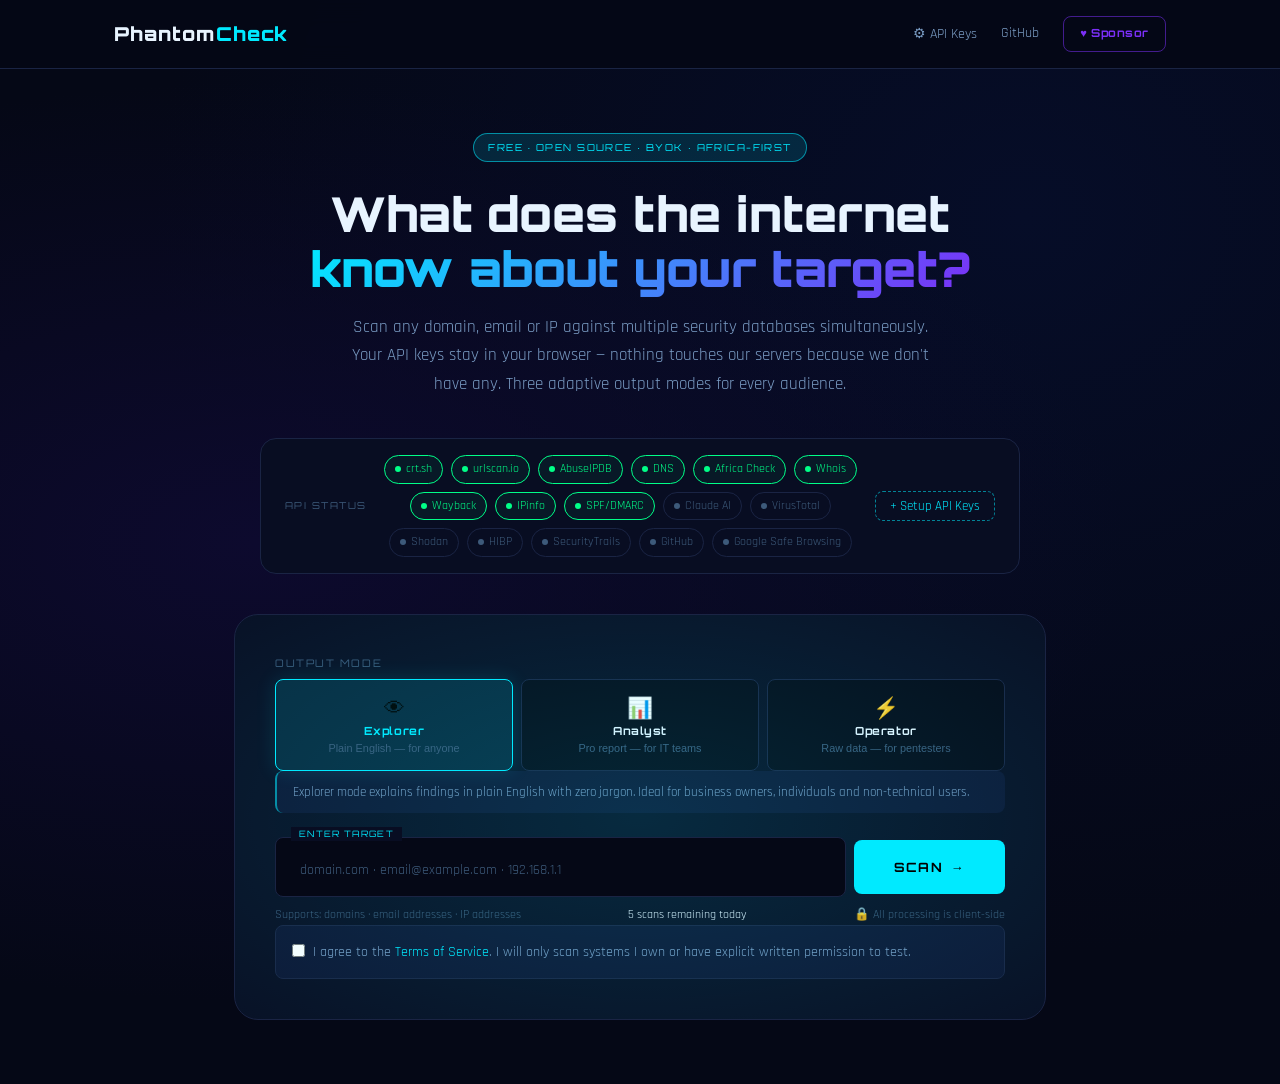
==== Phantom stack/app.html @ d64378f0 "Update app.html" ====
<!DOCTYPE html>
<html lang="en">
<head>
  <meta charset="UTF-8">
  <meta name="viewport" content="width=device-width, initial-scale=1.0">
  <title>PhantomCheck — OSINT Reconnaissance</title>
  <meta name="description" content="Free open-source AI-powered OSINT tool. BYOK. Three adaptive output modes. Africa-first scanning.">
  <!-- OG Meta Tags -->
<meta property="og:title" content="PhantomCheck — AI-Powered OSINT Tool" />
<meta property="og:description" content="Scan any domain, email, IP or company against multiple security APIs. Three modes: Explorer, Analyst, Operator." />
<meta property="og:image" content="https://phantomstack.pages.dev/assets/og-image.png" />
<meta property="og:url" content="https://phantomstack.pages.dev/app.html" />
<meta property="og:type" content="website" />

<!-- Twitter Card -->
<meta name="twitter:card" content="summary_large_image" />
<meta name="twitter:title" content="PhantomCheck — AI-Powered OSINT Tool" />
<meta name="twitter:description" content="Scan any domain, email, IP or company against multiple security APIs. Three modes: Explorer, Analyst, Operator." />
<meta name="twitter:image" content="https://phantomstack.pages.dev/assets/og-image.png" />
  <link rel="stylesheet" href="assets/css/global.css">
  <link rel="stylesheet" href="assets/css/app.css">
</head>

<body>

  <!-- ========== NAVIGATION ========== -->
  <nav class="nav">
    <div class="nav-inner">
      <a href="/app" class="nav-logo">
        Phantom<span>Check</span>
      </a>
      <div class="nav-links">
        <button class="nav-link" id="settingsBtn">⚙ API Keys</button>
        <a href="https://github.com/futurestackintel/phantomcheck" 
           target="_blank" class="nav-link">GitHub</a>
        <a href="https://github.com/sponsors/futurestackintel" 
           target="_blank" class="btn-sponsor">♥ Sponsor</a>
      </div>
    </div>
  </nav>

  <!-- ========== HERO ========== -->
  <section class="hero">
    <div class="hero-inner">
      <div class="hero-badge">FREE · OPEN SOURCE · BYOK · AFRICA-FIRST</div>
      <h1 class="hero-title">
        What does the internet<br>
        <span class="hero-title-accent">know about your target?</span>
      </h1>
      <p class="hero-subtitle">
        Scan any domain, email or IP against multiple security databases simultaneously. 
        Your API keys stay in your browser — nothing touches our servers because 
        we don't have any. Three adaptive output modes for every audience.
      </p>

      <!-- BYOK Status Bar — shows which APIs are ready -->
      <div class="api-status-bar" id="apiStatusBar">
        <div class="api-status-label">API STATUS</div>
        <div class="api-status-pills" id="apiStatusPills">
          <!-- Rendered by JS on load -->
        </div>
        <button class="api-status-setup" id="apiStatusSetupBtn">
          + Setup API Keys
        </button>
      </div>

    </div>
  </section>

  <!-- ========== MAIN TOOL ========== -->
  <main class="tool-container">

    <!-- Search Card -->
    <div class="search-card">

      <!-- Mode Selector -->
      <div class="mode-selector">
        <div class="mode-label">Output Mode</div>
        <div class="mode-tabs">

          <button class="mode-tab active" data-mode="explorer">
            <span class="mode-icon">👁</span>
            <span class="mode-name">Explorer</span>
            <span class="mode-desc">Plain English — for anyone</span>
          </button>

          <button class="mode-tab" data-mode="analyst">
            <span class="mode-icon">📊</span>
            <span class="mode-name">Analyst</span>
            <span class="mode-desc">Pro report — for IT teams</span>
          </button>

          <button class="mode-tab" data-mode="operator">
            <span class="mode-icon">⚡</span>
            <span class="mode-name">Operator</span>
            <span class="mode-desc">Raw data — for pentesters</span>
          </button>

        </div>

        <!-- Mode description — updates when mode changes -->
        <div class="mode-context" id="modeContext">
          <span class="mode-context-text" id="modeContextText">
            Explorer mode explains findings in plain English with zero jargon. 
            Ideal for business owners, individuals and non-technical users.
          </span>
        </div>
      </div>

      <!-- Search Input -->
      <div class="search-area">
        <div class="search-input-wrapper">
          <div class="search-type-badge" id="inputTypeBadge">ENTER TARGET</div>
          <input
            type="text"
            id="searchInput"
            class="search-input"
            placeholder="domain.com · email@example.com · 192.168.1.1"
            autocomplete="off"
            spellcheck="false"
          >
          <button class="btn-scan" id="scanBtn">
            <span class="scan-btn-text">SCAN</span>
            <span class="scan-btn-icon">→</span>
          </button>
        </div>

        <div class="search-meta">
  <span class="input-hint" id="inputHint">
    Supports: domains · email addresses · IP addresses
  </span>
  <span class="searches-remaining" id="searchesRemaining">5 scans remaining today</span>
  <span class="search-privacy">🔒 All processing is client-side</span>
</div>

      <!-- Terms notice — shown only on first visit -->
      <div class="terms-notice hidden" id="termsNotice">
        <label class="terms-label">
          <input type="checkbox" id="termsCheckbox" class="terms-checkbox">
          <span>
            I agree to the 
            <a href="pages/terms.html" target="_blank">Terms of Service</a>. 
            I will only scan systems I own or have explicit written permission to test.
          </span>
        </label>
      </div>

    </div>

    <!-- ========== LOADING TERMINAL ========== -->
    <div class="terminal-container hidden" id="terminalContainer">
      <div class="terminal-header">
        <div class="terminal-dots">
          <span class="dot dot-red"></span>
          <span class="dot dot-yellow"></span>
          <span class="dot dot-green"></span>
        </div>
        <div class="terminal-title" id="terminal-title">phantomcheck — reconnaissance active</div>
      </div>
      <div class="terminal-body" id="terminalBody">
        <div class="terminal-line">
          <span class="terminal-prompt">phantom@check:~$</span>
          <span class="terminal-cmd" id="terminalCmd"></span>
          <span class="terminal-cursor">▋</span>
        </div>
        <div class="terminal-log" id="terminalLog"></div>
      </div>
    </div>

    <!-- ========== RESULTS AREA ========== -->
    <div class="results-container hidden" id="resultsContainer">

      <!-- Risk Score Header -->
      <div class="risk-header">
        <div class="risk-gauge-wrapper">
          <svg class="risk-gauge" viewBox="0 0 200 120" 
               xmlns="http://www.w3.org/2000/svg">
            <!-- Background arc -->
            <path
              d="M 20 100 A 80 80 0 0 1 180 100"
              fill="none"
              stroke="#1a2444"
              stroke-width="12"
              stroke-linecap="round"
            />
            <!-- Animated progress arc — filled by JS -->
            <path
              id="gaugeArc"
              d="M 20 100 A 80 80 0 0 1 180 100"
              fill="none"
              stroke="#00eaff"
              stroke-width="12"
              stroke-linecap="round"
              stroke-dasharray="251"
              stroke-dashoffset="251"
            />
            <text id="gaugeScore" x="100" y="90" text-anchor="middle"
              font-family="Orbitron" font-size="32" font-weight="900" 
              fill="#e8f4ff">--</text>
            <text x="100" y="108" text-anchor="middle"
              font-family="Rajdhani" font-size="11" fill="#7a9cc4">
              THREAT SCORE
            </text>
          </svg>
        </div>

        <div class="risk-summary">
          <div class="risk-level" id="riskLevel">Scanning...</div>
          <div class="risk-target" id="riskTarget"></div>
          <div class="risk-description" id="riskDescription"></div>
          <div class="result-actions">
            <button class="btn-action" id="exportPdfBtn">📄 Export PDF</button>
            <button class="btn-action" id="copyReportBtn">📋 Copy</button>
            <button class="btn-action" id="shareReportBtn">🔗 Share</button>
            <button class="btn-action" id="freshScanBtn" onclick="forceFreshScan()">🔄 Fresh Scan</button>
          </div>
        </div>
      </div>

      <!-- AI Interpreted Output — rendered by modes.js -->
      <div class="mode-output" id="modeOutput"></div>

      <!-- Raw API Result Cards — rendered by ui.js -->
      <div class="api-results" id="apiResults">
        <h3 class="section-title">Raw Source Data</h3>
      </div>

    </div>

  </main>

  <!-- ========== BYOK SETTINGS PANEL ========== -->
  <div class="settings-overlay hidden" id="settingsOverlay">
    <div class="settings-panel">

      <div class="settings-header">
        <h2 class="settings-title">⚙ API Key Setup</h2>
        <button class="settings-close" id="settingsClose">✕</button>
      </div>

      <p class="settings-subtitle">
        PhantomCheck runs entirely in your browser. Your API keys are stored 
        only in your browser's localStorage — they are never transmitted to 
        any server. Add keys to unlock each data source.
      </p>

      <!-- Claude API Key — most important, shown first -->
      <div class="byok-section">
        <div class="byok-section-title">AI Interpretation Engine</div>

        <div class="byok-field" id="byok-claude">
          <div class="byok-field-header">
            <div class="byok-field-left">
              <div class="byok-indicator" id="indicator-claude"></div>
              <div>
                <div class="byok-name">Claude API (Anthropic)</div>
                <div class="byok-description">
                  Powers all three output modes — Explorer, Analyst, Operator
                </div>
              </div>
            </div>
            <a href="https://console.anthropic.com" target="_blank" 
               class="byok-get-key">Get free key →</a>
          </div>
          <input
            type="password"
            class="byok-input"
            id="key-claude"
            placeholder="sk-ant-..."
            autocomplete="off"
          >
          <div class="byok-test-row">
            <button class="btn-test-key" id="test-claude" onclick="testKey('claude')">
              Test Key
            </button>
            <span class="byok-test-result" id="test-result-claude"></span>
          </div>
          
        </div>
      </div>

      <!-- Free APIs — no key needed -->
      <div class="byok-section">
        <div class="byok-section-title">Free APIs — No Key Required</div>
        <div class="byok-free-list">
          <div class="byok-free-item">
            <div class="byok-indicator active"></div>
            <div>
              <div class="byok-name">crt.sh</div>
              <div class="byok-description">SSL certificate transparency · subdomain enumeration</div>
            </div>
          </div>
          <div class="byok-free-item">
            <div class="byok-indicator active"></div>
            <div>
              <div class="byok-name">urlscan.io</div>
              <div class="byok-description">Website scanning · visual screenshots</div>
            </div>
          </div>
          <div class="byok-free-item">
            <div class="byok-indicator active"></div>
            <div>
              <div class="byok-name">AbuseIPDB</div>
              <div class="byok-description">IP reputation · abuse reports</div>
            </div>
          </div>
          <div class="byok-free-item">
            <div class="byok-indicator active"></div>
            <div>
              <div class="byok-name">DNS Lookup</div>
              <div class="byok-description">Full DNS record enumeration · A, MX, TXT, NS</div>
            </div>
          </div>
          <div class="byok-free-item">
            <div class="byok-indicator active"></div>
            <div>
              <div class="byok-name">Africa Regional Check</div>
              <div class="byok-description">.ng · .za domain exposure · African hosting vulnerabilities</div>
            </div>
          </div>
          <div class="byok-free-item">
            <div class="byok-indicator active"></div>
            <div>
              <div class="byok-name">Whois/RDAP</div>
              <div class="byok-description">Domain registration · registrar · creation and expiry dates</div>
            </div>
          </div>
          <div class="byok-free-item">
            <div class="byok-indicator active"></div>
            <div>
              <div class="byok-name">Wayback Machine</div>
              <div class="byok-description">Historical snapshots · deleted pages · domain age context</div>
            </div>
          </div>
          <div class="byok-free-item">
            <div class="byok-indicator active"></div>
            <div>
              <div class="byok-name">IPinfo</div>
              <div class="byok-description">Geolocation · ISP · VPN detection · Tor exit node check</div>
            </div>
          </div>
          <div class="byok-free-item">
            <div class="byok-indicator active"></div>
            <div>
              <div class="byok-name">SPF / DKIM / DMARC</div>
              <div class="byok-description">Email authentication analysis · spoofing vulnerability check</div>
            </div>
          </div>
        </div>

      <!-- Premium BYOK APIs -->
      <div class="byok-section">
        <div class="byok-section-title">Premium APIs — Your Key Required</div>

        <div class="byok-field" id="byok-virustotal">
          <div class="byok-field-header">
            <div class="byok-field-left">
              <div class="byok-indicator" id="indicator-virustotal"></div>
              <div>
                <div class="byok-name">VirusTotal</div>
                <div class="byok-description">
                  90+ security vendor reputation checks
                </div>
              </div>
            </div>
            <a href="https://www.virustotal.com/gui/join-us" target="_blank" 
               class="byok-get-key">Get free key →</a>
          </div>
          <input
            type="password"
            class="byok-input"
            id="key-virustotal"
            placeholder="API key..."
            autocomplete="off"
          >
          <div class="byok-test-row">
            <button class="btn-test-key" id="test-virustotal" onclick="testKey('virustotal')">
              Test Key
            </button>
            <span class="byok-test-result" id="test-result-virustotal"></span>
          </div>
          
        </div>

        <div class="byok-field" id="byok-shodan">
          <div class="byok-field-header">
            <div class="byok-field-left">
              <div class="byok-indicator" id="indicator-shodan"></div>
              <div>
                <div class="byok-name">Shodan</div>
                <div class="byok-description">
                  Exposed ports · services · device fingerprinting
                </div>
              </div>
            </div>
            <a href="https://account.shodan.io/register" target="_blank" 
               class="byok-get-key">Get free key →</a>
          </div>
          <input
            type="password"
            class="byok-input"
            id="key-shodan"
            placeholder="API key..."
            autocomplete="off"
          >
          <div class="byok-test-row">
            <button class="btn-test-key" id="test-shodan" onclick="testKey('shodan')">
              Test Key
            </button>
            <span class="byok-test-result" id="test-result-shodan"></span>
          </div>
          
        </div>

        <div class="byok-field" id="byok-hibp">
          <div class="byok-field-header">
            <div class="byok-field-left">
              <div class="byok-indicator" id="indicator-hibp"></div>
              <div>
                <div class="byok-name">HaveIBeenPwned</div>
                <div class="byok-description">
                  Email breach detection across hundreds of known breaches
                </div>
              </div>
            </div>
            <a href="https://haveibeenpwned.com/API/Key" target="_blank" 
               class="byok-get-key">Get key →</a>
          </div>
          <input
            type="password"
            class="byok-input"
            id="key-hibp"
            placeholder="API key..."
            autocomplete="off"
          >
          <div class="byok-test-row">
            <button class="btn-test-key" id="test-hibp" onclick="testKey('hibp')">
              Test Key
            </button>
            <span class="byok-test-result" id="test-result-hibp"></span>
          </div>
          
        </div>

        <div class="byok-field" id="byok-securitytrails">
          <div class="byok-field-header">
            <div class="byok-field-left">
              <div class="byok-indicator" id="indicator-securitytrails"></div>
              <div>
                <div class="byok-name">SecurityTrails</div>
                <div class="byok-description">
                  DNS history · infrastructure mapping
                </div>
              </div>
            </div>
            <a href="https://securitytrails.com/app/signup" target="_blank" 
               class="byok-get-key">Get free key →</a>
          </div>
          <input
            type="password"
            class="byok-input"
            id="key-securitytrails"
            placeholder="API key..."
            autocomplete="off"
          >
          <div class="byok-test-row">
            <button class="btn-test-key" id="test-securitytrails" onclick="testKey('securitytrails')">
              Test Key
            </button>
            <span class="byok-test-result" id="test-result-securitytrails"></span>
          </div>
          
        </div>
        
        <div class="byok-field" id="byok-github">
          <div class="byok-field-header">
            <div class="byok-field-left">
              <div class="byok-indicator" id="indicator-github"></div>
              <div>
                <div class="byok-name">GitHub</div>
                <div class="byok-description">
                  Public repo scanning · exposed secrets · API key leaks
                </div>
              </div>
            </div>
            <a href="https://github.com/settings/tokens" target="_blank"
               class="byok-get-key">Get free token →</a>
          </div>
          
          <input
            type="password"
            class="byok-input"
            id="key-github"
            placeholder="ghp_..."
            autocomplete="off"
          >
          <div class="byok-test-row">
            <button class="btn-test-key" id="test-github" onclick="testKey('github')">
              Test Key
            </button>
            <span class="byok-test-result" id="test-result-github"></span>
          </div>
          
        </div>

      </div>

        <div class="byok-field" id="byok-gsb">
          <div class="byok-field-header">
            <div class="byok-field-left">
              <div class="byok-indicator" id="indicator-gsb"></div>
              <div>
                <div class="byok-name">Google Safe Browsing</div>
                <div class="byok-description">
                  Phishing · malware · unwanted software flags from Google
                </div>
              </div>
            </div>
            <a href="https://developers.google.com/safe-browsing/v4/get-started"
               target="_blank" class="byok-get-key">Get free key →</a>
          </div>
          <input
            type="password"
            class="byok-input"
            id="key-gsb"
            placeholder="AIza..."
            autocomplete="off"
          >
          <div class="byok-test-row">
            <button class="btn-test-key" id="test-gsb" onclick="testKey('gsb')">
              Test Key
            </button>
            <span class="byok-test-result" id="test-result-gsb"></span>
          </div>
        </div>
        
      <!-- Save button -->
      <button class="btn-save-keys" id="saveKeysBtn">
        SAVE KEYS TO BROWSER
      </button>

      <p class="byok-footer-note">
  Keys saved to localStorage only. Clear your browser data to remove them. 
  Never shared with anyone including FutureStack Intelligence. 
  Do not use PhantomCheck on shared or public computers — 
  saved keys are visible to anyone with access to your browser.
</p>

    </div>
  </div>

  <!-- ========== FOOTER ========== -->
  <footer class="app-footer">
    <div class="footer-inner">
      <span>
        PhantomCheck by 
        <a href="https://github.com/futurestackintel" target="_blank">
          FutureStack Intelligence
        </a> 
        · Ilorin, Nigeria · MIT License
      </span>
      <span class="footer-links">
        <a href="pages/terms.html">Terms</a> ·
        <a href="pages/privacy.html">Privacy</a> ·
        <a href="#" id="reportAbuseBtn">Report Abuse</a>
        <a href="https://flutterwave.com/donate/ugstejgoyctr" 
     target="_blank">♥ Support</a>
      </span>
    </div>
  </footer>

  <!-- Scripts load in dependency order -->
  <script src="assets/js/input.js"></script>
<script src="assets/js/cache.js"></script>
<script src="assets/js/ui.js"></script>
<script src="assets/js/modes.js"></script>
<script src="assets/js/apis.js"></script>
<script src="assets/js/ai.js"></script>
<script src="assets/js/scanner.js"></script>
<script src="assets/js/app.js"></script>

</body>
</html>
---- Phantom stack/assets/css/global.css ----
/* ============================================
   PHANTOMCHECK — GLOBAL STYLES
   All colors, fonts and resets live here.
   Every other CSS file uses these variables.
   ============================================ */

/* Import fonts from Google Fonts */
@import url('https://fonts.googleapis.com/css2?family=Orbitron:wght@400;700;900&family=Rajdhani:wght@300;400;500;600;700&display=swap');

/* CSS Custom Properties — change a color here, it changes everywhere */
:root {
  /* Core colors */
  --bg-deep:        #050816;   /* Main page background */
  --bg-card:        #080d22;   /* Card and panel backgrounds */
  --bg-elevated:    #0d1533;   /* Slightly raised surfaces */
  --border-subtle:  #1a2444;   /* Subtle borders */
  --border-active:  #00eaff44; /* Borders on focused/active elements */

  /* Brand colors */
  --cyan:           #00eaff;   /* Primary accent — PhantomCheck cyan */
  --cyan-dim:       #00eaff88; /* Dimmed cyan for secondary uses */
  --cyan-glow:      #00eaff22; /* Glow/shadow color */
  --purple:         #7b2ff7;   /* Secondary accent */
  --purple-dim:     #7b2ff788;
  --purple-glow:    #7b2ff722;

  /* Severity colors */
  --safe:           #00ff88;   /* Green — clean result */
  --warning:        #ffaa00;   /* Yellow — needs attention */
  --critical:       #ff3366;   /* Red — serious risk */

  /* Text colors */
  --text-primary:   #e8f4ff;   /* Main readable text */
  --text-secondary: #7a9cc4;   /* Supporting text, labels */
  --text-muted:     #3d5a7a;   /* Placeholder text, disabled states */

  /* Typography */
  --font-display:  'Orbitron', sans-serif;   /* Headers, logo, mode names */
  --font-body:     'Rajdhani', sans-serif;   /* Body text, reports */

  /* Spacing scale */
  --space-xs:  4px;
  --space-sm:  8px;
  --space-md:  16px;
  --space-lg:  24px;
  --space-xl:  40px;
  --space-2xl: 64px;

  /* Border radius */
  --radius-sm:  4px;
  --radius-md:  8px;
  --radius-lg:  16px;
  --radius-xl:  24px;
}

/* ---- Reset ---- */
*, *::before, *::after {
  box-sizing: border-box;
  margin: 0;
  padding: 0;
}

html {
  scroll-behavior: smooth;
  font-size: 16px;
}

body {
  background-color: var(--bg-deep);
  color: var(--text-primary);
  font-family: var(--font-body);
  font-size: 1rem;
  line-height: 1.6;
  min-height: 100vh;
  /* Subtle animated background gradient */
  background-image: 
    radial-gradient(ellipse at 20% 50%, #0d0a2e 0%, transparent 60%),
    radial-gradient(ellipse at 80% 20%, #060d28 0%, transparent 60%);
}

/* ---- Typography base ---- */
h1, h2, h3, h4, h5, h6 {
  font-family: var(--font-display);
  font-weight: 700;
  line-height: 1.2;
  color: var(--text-primary);
}

a {
  color: var(--cyan);
  text-decoration: none;
  transition: opacity 0.2s ease;
}

a:hover {
  opacity: 0.8;
}

/* ---- Utility classes ---- */
.text-cyan    { color: var(--cyan); }
.text-purple  { color: var(--purple); }
.text-safe    { color: var(--safe); }
.text-warning { color: var(--warning); }
.text-critical{ color: var(--critical); }
.text-muted   { color: var(--text-secondary); }

.hidden { display: none !important; }

/* ---- Scrollbar styling ---- */
::-webkit-scrollbar { width: 6px; }
::-webkit-scrollbar-track { background: var(--bg-card); }
::-webkit-scrollbar-thumb { 
  background: var(--border-subtle); 
  border-radius: 3px; 
}
::-webkit-scrollbar-thumb:hover { background: var(--cyan-dim); }
---- Phantom stack/assets/css/app.css ----
/* ============================================
   PHANTOMCHECK — APP STYLES (Revised MVP)
   ============================================ */

/* ---- Navigation ---- */
.nav {
  position: sticky;
  top: 0;
  z-index: 100;
  background: rgba(5, 8, 22, 0.92);
  backdrop-filter: blur(12px);
  border-bottom: 1px solid var(--border-subtle);
}

.nav-inner {
  max-width: 1100px;
  margin: 0 auto;
  padding: var(--space-md) var(--space-lg);
  display: flex;
  align-items: center;
  justify-content: space-between;
}

.nav-logo {
  font-family: var(--font-display);
  font-size: 1.2rem;
  font-weight: 900;
  color: var(--text-primary);
  letter-spacing: 0.05em;
  text-decoration: none;
}

.nav-logo span { color: var(--cyan); }

.nav-links {
  display: flex;
  align-items: center;
  gap: var(--space-lg);
}

.nav-link {
  font-size: 0.85rem;
  color: var(--text-secondary);
  text-decoration: none;
  transition: color 0.2s;
  cursor: pointer;
  background: none;
  border: none;
  font-family: var(--font-body);
}

.nav-link:hover { color: var(--cyan); }

/* Sponsor button — heart/community feel not upgrade pressure */
.btn-sponsor {
  background: transparent;
  border: 1px solid var(--purple-dim);
  color: var(--purple);
  font-family: var(--font-display);
  font-size: 0.7rem;
  font-weight: 700;
  letter-spacing: 0.05em;
  padding: 8px 16px;
  border-radius: var(--radius-md);
  cursor: pointer;
  transition: all 0.2s;
  text-decoration: none;
}

.btn-sponsor:hover {
  background: var(--purple-glow);
  border-color: var(--purple);
}

/* ---- Hero ---- */
.hero {
  padding: var(--space-2xl) var(--space-lg) var(--space-xl);
  text-align: center;
}

.hero-inner {
  max-width: 760px;
  margin: 0 auto;
}

.hero-badge {
  display: inline-block;
  background: var(--cyan-glow);
  border: 1px solid var(--cyan-dim);
  color: var(--cyan);
  font-family: var(--font-display);
  font-size: 0.6rem;
  letter-spacing: 0.15em;
  padding: 6px 14px;
  border-radius: 999px;
  margin-bottom: var(--space-lg);
}

.hero-title {
  font-size: clamp(1.8rem, 5vw, 3rem);
  font-weight: 900;
  line-height: 1.15;
  margin-bottom: var(--space-md);
}

.hero-title-accent {
  background: linear-gradient(135deg, var(--cyan) 0%, var(--purple) 100%);
  -webkit-background-clip: text;
  -webkit-text-fill-color: transparent;
  background-clip: text;
}

.hero-subtitle {
  font-size: 1.05rem;
  color: var(--text-secondary);
  line-height: 1.7;
  max-width: 600px;
  margin: 0 auto var(--space-xl);
}

/* ---- API Status Bar ---- */
.api-status-bar {
  display: flex;
  align-items: center;
  gap: var(--space-md);
  flex-wrap: wrap;
  justify-content: center;
  background: var(--bg-card);
  border: 1px solid var(--border-subtle);
  border-radius: var(--radius-lg);
  padding: var(--space-md) var(--space-lg);
  margin-top: var(--space-lg);
}

.api-status-label {
  font-family: var(--font-display);
  font-size: 0.6rem;
  letter-spacing: 0.15em;
  color: var(--text-muted);
  white-space: nowrap;
}

.api-status-pills {
  display: flex;
  flex-wrap: wrap;
  gap: var(--space-sm);
  flex: 1;
  justify-content: center;
}

.status-pill {
  display: flex;
  align-items: center;
  gap: 5px;
  padding: 4px 10px;
  border-radius: 999px;
  font-size: 0.72rem;
  font-family: var(--font-body);
  border: 1px solid var(--border-subtle);
  white-space: nowrap;
}

.status-pill.ready {
  border-color: var(--safe);
  color: var(--safe);
  background: rgba(0, 255, 136, 0.05);
}

.status-pill.missing {
  border-color: var(--border-subtle);
  color: var(--text-muted);
}

.status-pill-dot {
  width: 6px;
  height: 6px;
  border-radius: 50%;
  background: currentColor;
}

.api-status-setup {
  background: none;
  border: 1px dashed var(--cyan-dim);
  color: var(--cyan);
  font-family: var(--font-body);
  font-size: 0.8rem;
  padding: 6px 14px;
  border-radius: var(--radius-md);
  cursor: pointer;
  transition: all 0.2s;
  white-space: nowrap;
}

.api-status-setup:hover {
  background: var(--cyan-glow);
  border-style: solid;
}

/* ---- Tool Container ---- */
.tool-container {
  max-width: 860px;
  margin: 0 auto;
  padding: 0 var(--space-lg) var(--space-2xl);
  display: flex;
  flex-direction: column;
  gap: var(--space-lg);
}

/* ---- Search Card ---- */
.search-card {
  background: var(--bg-card);
  border: 1px solid var(--border-subtle);
  border-radius: var(--radius-xl);
  padding: var(--space-xl);
  display: flex;
  flex-direction: column;
  gap: var(--space-lg);
  position: relative;
  overflow: hidden;
}

.search-card::before {
  content: '';
  position: absolute;
  top: -50%; left: -50%;
  width: 200%; height: 200%;
  background: radial-gradient(
    ellipse at center, 
    var(--cyan-glow) 0%, 
    transparent 60%
  );
  pointer-events: none;
}

/* ---- Mode Selector ---- */
.mode-label {
  font-family: var(--font-display);
  font-size: 0.65rem;
  letter-spacing: 0.15em;
  color: var(--text-muted);
  text-transform: uppercase;
  margin-bottom: var(--space-sm);
}

.mode-tabs {
  display: grid;
  grid-template-columns: repeat(3, 1fr);
  gap: var(--space-sm);
}

.mode-tab {
  background: var(--bg-deep);
  border: 1px solid var(--border-subtle);
  border-radius: var(--radius-md);
  padding: var(--space-md);
  cursor: pointer;
  display: flex;
  flex-direction: column;
  align-items: center;
  gap: 4px;
  transition: all 0.2s ease;
}

.mode-tab:hover {
  border-color: var(--cyan-dim);
  background: var(--bg-elevated);
}

.mode-tab.active {
  border-color: var(--cyan);
  background: var(--cyan-glow);
  box-shadow: 0 0 20px var(--cyan-glow);
}

.mode-icon { font-size: 1.3rem; }

.mode-name {
  font-family: var(--font-display);
  font-size: 0.7rem;
  font-weight: 700;
  letter-spacing: 0.05em;
  color: var(--text-primary);
}

.mode-tab.active .mode-name { color: var(--cyan); }

.mode-desc {
  font-size: 0.68rem;
  color: var(--text-muted);
  text-align: center;
}

/* Mode context description below tabs */
.mode-context {
  padding: var(--space-sm) var(--space-md);
  background: var(--bg-elevated);
  border-radius: var(--radius-md);
  border-left: 2px solid var(--cyan-dim);
}

.mode-context-text {
  font-size: 0.82rem;
  color: var(--text-secondary);
  line-height: 1.5;
}

/* ---- Search Input ---- */
.search-input-wrapper {
  position: relative;
  display: flex;
  align-items: center;
  gap: var(--space-sm);
}

.search-type-badge {
  position: absolute;
  top: -10px;
  left: var(--space-md);
  background: var(--bg-card);
  padding: 0 var(--space-sm);
  font-family: var(--font-display);
  font-size: 0.55rem;
  letter-spacing: 0.15em;
  color: var(--cyan);
  white-space: nowrap;
  z-index: 1;
}

.search-input {
  flex: 1;
  background: var(--bg-deep);
  border: 1px solid var(--border-subtle);
  border-radius: var(--radius-md);
  padding: var(--space-md) var(--space-lg);
  padding-top: 20px;
  color: var(--text-primary);
  font-family: var(--font-body);
  font-size: 1.05rem;
  outline: none;
  transition: border-color 0.2s, box-shadow 0.2s;
}

.search-input::placeholder { 
  color: var(--text-muted); 
  font-size: 0.9rem; 
}

.search-input:focus {
  border-color: var(--cyan);
  box-shadow: 0 0 0 3px var(--cyan-glow);
}

.btn-scan {
  background: var(--cyan);
  color: #000;
  font-family: var(--font-display);
  font-size: 0.8rem;
  font-weight: 700;
  letter-spacing: 0.1em;
  padding: var(--space-md) var(--space-xl);
  border: none;
  border-radius: var(--radius-md);
  cursor: pointer;
  white-space: nowrap;
  display: flex;
  align-items: center;
  gap: var(--space-sm);
  transition: all 0.2s;
  height: 54px;
  flex-shrink: 0;
}

.btn-scan:hover {
  background: #00ccdd;
  transform: translateY(-1px);
  box-shadow: 0 4px 20px var(--cyan-glow);
}

.btn-scan:active { transform: translateY(0); }

.btn-scan:disabled {
  background: var(--bg-elevated);
  color: var(--cyan);
  border: 1px solid var(--cyan-dim);
  cursor: not-allowed;
  transform: none;
  box-shadow: none;
}

.search-meta {
  display: flex;
  justify-content: space-between;
  align-items: center;
  margin-top: var(--space-sm);
  font-size: 0.78rem;
}

.input-hint  { color: var(--text-muted); }
.search-privacy { color: var(--text-muted); }

/* ---- Terms Notice ---- */
.terms-notice {
  padding: var(--space-md);
  background: var(--bg-elevated);
  border: 1px solid var(--border-subtle);
  border-radius: var(--radius-md);
  transition: border-color 0.2s;
}

.terms-label {
  display: flex;
  align-items: flex-start;
  gap: var(--space-sm);
  font-size: 0.85rem;
  color: var(--text-secondary);
  cursor: pointer;
  line-height: 1.5;
}

.terms-checkbox {
  margin-top: 2px;
  accent-color: var(--cyan);
  flex-shrink: 0;
}

/* ---- Terminal ---- */
.terminal-container {
  background: #020408;
  border: 1px solid var(--border-subtle);
  border-radius: var(--radius-lg);
  overflow: hidden;
}

.terminal-header {
  background: var(--bg-elevated);
  padding: var(--space-sm) var(--space-md);
  display: flex;
  align-items: center;
  gap: var(--space-md);
  border-bottom: 1px solid var(--border-subtle);
}

.terminal-dots { display: flex; gap: 6px; }

.dot {
  width: 12px;
  height: 12px;
  border-radius: 50%;
}

.dot-red    { background: #ff5f57; }
.dot-yellow { background: #febc2e; }
.dot-green  { background: #28c840; }

.terminal-title {
  font-size: 0.75rem;
  color: var(--text-muted);
  font-family: 'Courier New', monospace;
}

.terminal-body {
  padding: var(--space-lg);
  min-height: 160px;
  max-height: 300px;
  overflow-y: auto;
  font-family: 'Courier New', monospace;
}

.terminal-line {
  display: flex;
  align-items: center;
  gap: var(--space-sm);
  margin-bottom: var(--space-sm);
  flex-wrap: wrap;
}

.terminal-prompt { color: var(--cyan); font-size: 0.85rem; }
.terminal-cmd    { color: var(--text-primary); font-size: 0.85rem; }

.terminal-cursor {
  color: var(--cyan);
  animation: blink 1s step-end infinite;
}

@keyframes blink {
  0%, 100% { opacity: 1; }
  50%       { opacity: 0; }
}

.terminal-log {
  margin-top: var(--space-md);
  display: flex;
  flex-direction: column;
  gap: 6px;
}

.log-line {
  font-size: 0.82rem;
  display: flex;
  align-items: center;
  gap: var(--space-sm);
}

.log-line.checking { color: var(--text-secondary); }
.log-line.success  { color: var(--safe); }
.log-line.warning  { color: var(--warning); }
.log-line.error    { color: var(--critical); }

.log-spinner {
  display: inline-block;
  animation: spin 0.8s linear infinite;
}

@keyframes spin {
  from { transform: rotate(0deg); }
  to   { transform: rotate(360deg); }
}

/* ---- Results Container ---- */
.results-container {
  display: flex;
  flex-direction: column;
  gap: var(--space-lg);
}

/* ---- Risk Header ---- */
.risk-header {
  background: var(--bg-card);
  border: 1px solid var(--border-subtle);
  border-radius: var(--radius-xl);
  padding: var(--space-xl);
  display: flex;
  align-items: center;
  gap: var(--space-xl);
}

.risk-gauge-wrapper { flex-shrink: 0; }
.risk-gauge { width: 180px; height: 110px; }

.risk-summary {
  flex: 1;
  display: flex;
  flex-direction: column;
  gap: var(--space-sm);
}

.risk-level {
  font-family: var(--font-display);
  font-size: 1.5rem;
  font-weight: 900;
  color: var(--cyan);
}

.risk-target {
  font-size: 0.85rem;
  color: var(--text-muted);
  font-family: 'Courier New', monospace;
}

.risk-description {
  font-size: 0.95rem;
  color: var(--text-secondary);
  line-height: 1.6;
}

.result-actions {
  display: flex;
  gap: var(--space-sm);
  flex-wrap: wrap;
  margin-top: var(--space-sm);
}

.btn-action {
  background: var(--bg-elevated);
  border: 1px solid var(--border-subtle);
  color: var(--text-secondary);
  font-family: var(--font-body);
  font-size: 0.8rem;
  padding: 8px 14px;
  border-radius: var(--radius-md);
  cursor: pointer;
  transition: all 0.2s;
  white-space: nowrap;
}

.btn-action:hover {
  border-color: var(--cyan-dim);
  color: var(--cyan);
}

/* ---- Mode Output ---- */
.mode-output {
  background: var(--bg-card);
  border: 1px solid var(--border-subtle);
  border-radius: var(--radius-xl);
  padding: var(--space-xl);
  min-height: 200px;
}

/* ---- API Result Cards ---- */
.section-title {
  font-family: var(--font-display);
  font-size: 0.75rem;
  letter-spacing: 0.15em;
  color: var(--text-muted);
  text-transform: uppercase;
  margin-bottom: var(--space-md);
}

.api-card {
  background: var(--bg-card);
  border: 1px solid var(--border-subtle);
  border-radius: var(--radius-lg);
  overflow: hidden;
  margin-bottom: var(--space-md);
  transition: border-color 0.2s;
}

.api-card:hover { border-color: var(--border-active); }

.api-card-header {
  padding: var(--space-md) var(--space-lg);
  display: flex;
  align-items: center;
  justify-content: space-between;
  cursor: pointer;
  user-select: none;
}

.api-card-left {
  display: flex;
  align-items: center;
  gap: var(--space-md);
}

.api-status-dot {
  width: 8px;
  height: 8px;
  border-radius: 50%;
  background: var(--text-muted);
  flex-shrink: 0;
}

.api-status-dot.safe {
  background: var(--safe);
  box-shadow: 0 0 6px var(--safe);
}

.api-status-dot.warning {
  background: var(--warning);
  box-shadow: 0 0 6px var(--warning);
}

.api-status-dot.critical {
  background: var(--critical);
  box-shadow: 0 0 6px var(--critical);
}

.api-name {
  font-family: var(--font-display);
  font-size: 0.75rem;
  font-weight: 700;
  letter-spacing: 0.05em;
  color: var(--text-primary);
}

.api-summary {
  font-size: 0.82rem;
  color: var(--text-secondary);
  margin-top: 2px;
}

.api-card-toggle {
  color: var(--text-muted);
  font-size: 0.8rem;
  transition: transform 0.2s;
}

.api-card.expanded .api-card-toggle {
  transform: rotate(180deg);
}

.api-card-body {
  display: none;
  padding: var(--space-md) var(--space-lg) var(--space-lg);
  border-top: 1px solid var(--border-subtle);
  font-size: 0.85rem;
  color: var(--text-secondary);
  line-height: 1.7;
}

.api-card.expanded .api-card-body { display: block; }

/* Ground truth anchor links inside AI output */
.ground-truth-link {
  display: inline-flex;
  align-items: center;
  gap: 3px;
  font-size: 0.72rem;
  color: var(--cyan-dim);
  border-bottom: 1px dashed var(--cyan-dim);
  cursor: pointer;
  transition: color 0.2s;
  margin-left: 4px;
}

.ground-truth-link:hover { color: var(--cyan); }

/* ---- BYOK Settings Panel ---- */
.settings-overlay {
  position: fixed;
  inset: 0;
  background: rgba(5, 8, 22, 0.88);
  backdrop-filter: blur(4px);
  z-index: 200;
  display: flex;
  align-items: center;
  justify-content: center;
  padding: var(--space-lg);
}

.settings-panel {
  background: var(--bg-card);
  border: 1px solid var(--border-subtle);
  border-radius: var(--radius-xl);
  padding: var(--space-xl);
  width: 100%;
  max-width: 520px;
  max-height: 88vh;
  overflow-y: auto;
}

.settings-header {
  display: flex;
  align-items: center;
  justify-content: space-between;
  margin-bottom: var(--space-md);
}

.settings-title {
  font-size: 1rem;
  color: var(--text-primary);
}

.settings-close {
  background: none;
  border: none;
  color: var(--text-muted);
  font-size: 1.2rem;
  cursor: pointer;
  transition: color 0.2s;
  line-height: 1;
}

.settings-close:hover { color: var(--critical); }

.settings-subtitle {
  font-size: 0.82rem;
  color: var(--text-secondary);
  margin-bottom: var(--space-lg);
  line-height: 1.6;
  padding: var(--space-md);
  background: var(--bg-elevated);
  border-radius: var(--radius-md);
  border-left: 2px solid var(--cyan-dim);
}

/* BYOK sections */
.byok-section {
  margin-bottom: var(--space-lg);
}

.byok-section-title {
  font-family: var(--font-display);
  font-size: 0.6rem;
  letter-spacing: 0.15em;
  color: var(--text-muted);
  text-transform: uppercase;
  margin-bottom: var(--space-md);
  padding-bottom: var(--space-sm);
  border-bottom: 1px solid var(--border-subtle);
}

/* Individual BYOK field */
.byok-field {
  background: var(--bg-elevated);
  border: 1px solid var(--border-subtle);
  border-radius: var(--radius-md);
  padding: var(--space-md);
  margin-bottom: var(--space-sm);
  transition: border-color 0.2s;
}

.byok-field.has-key { border-color: var(--safe); }

.byok-field-header {
  display: flex;
  align-items: center;
  justify-content: space-between;
  margin-bottom: var(--space-sm);
}

.byok-field-left {
  display: flex;
  align-items: center;
  gap: var(--space-sm);
}

/* Small colored dot showing key status */
.byok-indicator {
  width: 8px;
  height: 8px;
  border-radius: 50%;
  background: var(--text-muted);
  flex-shrink: 0;
  transition: all 0.3s;
}

.byok-indicator.active {
  background: var(--safe);
  box-shadow: 0 0 6px var(--safe);
}

.byok-name {
  font-size: 0.85rem;
  font-weight: 600;
  color: var(--text-primary);
}

.byok-description {
  font-size: 0.75rem;
  color: var(--text-muted);
  margin-top: 2px;
}

.byok-get-key {
  font-size: 0.72rem;
  color: var(--cyan-dim);
  text-decoration: none;
  white-space: nowrap;
  transition: color 0.2s;
}

.byok-get-key:hover { color: var(--cyan); }

.byok-input {
  width: 100%;
  background: var(--bg-deep);
  border: 1px solid var(--border-subtle);
  border-radius: var(--radius-sm);
  padding: var(--space-sm) var(--space-md);
  color: var(--text-primary);
  font-family: 'Courier New', monospace;
  font-size: 0.82rem;
  outline: none;
  transition: border-color 0.2s;
}

.byok-input:focus { border-color: var(--cyan); }

/* Free API list inside settings */
.byok-free-list {
  display: flex;
  flex-direction: column;
  gap: var(--space-sm);
}

.byok-free-item {
  display: flex;
  align-items: center;
  gap: var(--space-sm);
  padding: var(--space-sm) var(--space-md);
  background: var(--bg-elevated);
  border-radius: var(--radius-md);
  border: 1px solid var(--border-subtle);
}

/* Save button */
.btn-save-keys {
  width: 100%;
  background: linear-gradient(135deg, var(--cyan) 0%, var(--purple) 100%);
  color: #000;
  font-family: var(--font-display);
  font-size: 0.8rem;
  font-weight: 700;
  letter-spacing: 0.1em;
  padding: var(--space-md);
  border: none;
  border-radius: var(--radius-md);
  cursor: pointer;
  transition: opacity 0.2s, transform 0.1s;
  margin-top: var(--space-md);
}

.btn-save-keys:hover {
  opacity: 0.9;
  transform: translateY(-1px);
}

.byok-footer-note {
  font-size: 0.75rem;
  color: var(--text-muted);
  text-align: center;
  margin-top: var(--space-md);
  line-height: 1.5;
}

/* ---- Footer ---- */
.app-footer {
  border-top: 1px solid var(--border-subtle);
  padding: var(--space-lg);
  margin-top: var(--space-xl);
}

.footer-inner {
  max-width: 1100px;
  margin: 0 auto;
  display: flex;
  justify-content: space-between;
  align-items: center;
  font-size: 0.8rem;
  color: var(--text-muted);
  flex-wrap: wrap;
  gap: var(--space-md);
}

.footer-links {
  display: flex;
  gap: var(--space-sm);
}

/* ---- Mobile Responsive ---- */
@media (max-width: 640px) {
  .hero { padding: var(--space-xl) var(--space-md) var(--space-lg); }

  .tool-container { padding: 0 var(--space-md) var(--space-xl); }

  .search-card { padding: var(--space-lg); }

  .mode-tabs { gap: 6px; }
  .mode-tab  { padding: var(--space-sm); }
  .mode-icon { font-size: 1rem; }
  .mode-name { font-size: 0.6rem; }
  .mode-desc { display: none; }

  .search-input-wrapper { flex-direction: column; align-items: stretch; }
  .btn-scan { width: 100%; justify-content: center; height: 48px; }

  .risk-header  { flex-direction: column; text-align: center; }
  .risk-gauge   { width: 150px; height: 90px; }
  .result-actions { justify-content: center; }

  .nav-links    { gap: var(--space-md); }
  .btn-sponsor  { display: none; }

  .footer-inner { flex-direction: column; text-align: center; }

  .settings-panel { padding: var(--space-lg); }
  .api-status-bar { flex-direction: column; }
  }
.byok-test-row {
  display: flex;
  align-items: center;
  gap: var(--space-sm);
  margin-top: var(--space-sm);
}

.btn-test-key {
  background: var(--bg-deep);
  border: 1px solid var(--border-subtle);
  color: var(--text-secondary);
  font-family: var(--font-body);
  font-size: 0.75rem;
  padding: 5px 12px;
  border-radius: var(--radius-sm);
  cursor: pointer;
  transition: all 0.2s;
  white-space: nowrap;
}

.btn-test-key:hover {
  border-color: var(--cyan-dim);
  color: var(--cyan);
}

.btn-test-key:disabled {
  opacity: 0.5;
  cursor: not-allowed;
}

.byok-test-result {
  font-size: 0.78rem;
  font-family: var(--font-body);
}
.ai-output {
  padding: var(--space-lg);
  display: flex;
  flex-direction: column;
  gap: var(--space-lg);
}

.ai-verdict {
  font-size: 1.05rem;
  color: var(--text-primary);
  line-height: 1.6;
  border-left: 3px solid var(--accent);
  padding-left: var(--space-md);
}

.ai-verdict.mono {
  font-family: var(--font-mono);
  font-size: 0.9rem;
}

.ai-rationale {
  font-size: 0.85rem;
  color: var(--text-muted);
  margin: 0;
}

.ai-findings {
  display: flex;
  flex-direction: column;
  gap: var(--space-md);
}

.ai-finding-card {
  background: var(--bg-card);
  border: 1px solid var(--border);
  border-radius: var(--radius);
  padding: var(--space-md);
  display: flex;
  flex-direction: column;
  gap: 6px;
}

.ai-finding-header {
  display: flex;
  align-items: center;
  gap: 8px;
  flex-wrap: wrap;
}

.ai-finding-header strong {
  flex: 1;
  font-size: 0.9rem;
  color: var(--text-primary);
}

.ai-source-link {
  font-size: 0.75rem;
  color: var(--accent);
  text-decoration: none;
  white-space: nowrap;
}

.ai-source-link:hover {
  text-decoration: underline;
}

.ai-finding-body {
  font-size: 0.85rem;
  color: var(--text-secondary);
  line-height: 1.5;
  margin: 0;
}

.ai-finding-body.mono {
  font-family: var(--font-mono);
  font-size: 0.8rem;
}

.ai-recommendation {
  font-size: 0.8rem;
  color: var(--accent);
  border-top: 1px solid var(--border);
  padding-top: 6px;
  margin-top: 4px;
}

.ai-exploit {
  font-size: 0.8rem;
  color: var(--warning);
  font-family: var(--font-mono);
}

.ai-actions h4 {
  font-size: 0.85rem;
  color: var(--text-primary);
  margin: 0 0 var(--space-sm);
}

.ai-actions ul {
  margin: 0;
  padding-left: 1.2rem;
  display: flex;
  flex-direction: column;
  gap: 4px;
}

.ai-actions li {
  font-size: 0.85rem;
  color: var(--text-secondary);
  line-height: 1.5;
}

.ai-tags {
  display: flex;
  flex-wrap: wrap;
  gap: 6px;
  align-items: center;
  font-size: 0.8rem;
  color: var(--text-muted);
}

.ai-tag {
  background: var(--bg-secondary);
  border: 1px solid var(--border);
  border-radius: 4px;
  padding: 2px 8px;
  font-size: 0.75rem;
  font-family: var(--font-mono);
  color: var(--text-secondary);
}

.ai-tag.warning { border-color: var(--warning); color: var(--warning); }
.ai-tag.critical { border-color: var(--critical); color: var(--critical); }

.ai-upsell {
  background: linear-gradient(135deg, var(--bg-card), var(--bg-secondary));
  border: 1px solid var(--accent);
  border-radius: var(--radius);
  padding: var(--space-md);
  display: flex;
  flex-direction: column;
  gap: 8px;
}

.ai-upsell-title {
  font-size: 0.9rem;
  font-weight: 600;
  color: var(--text-primary);
}

.ai-upsell-body {
  font-size: 0.82rem;
  color: var(--text-secondary);
  line-height: 1.5;
}

.ai-upsell-cta {
  display: inline-block;
  background: var(--accent);
  color: var(--bg-primary);
  font-size: 0.8rem;
  font-weight: 600;
  padding: 6px 14px;
  border-radius: 4px;
  text-decoration: none;
  align-self: flex-start;
}

.ai-upsell-cta:hover {
  opacity: 0.85;
}

.mode-fallback {
  padding: var(--space-lg);
  display: flex;
  flex-direction: column;
  gap: var(--space-md);
}

.mode-fallback-icon {
  font-size: 2rem;
}

.mode-fallback-title {
  font-size: 1rem;
  font-weight: 600;
  color: var(--text-primary);
}

.mode-fallback-body {
  font-size: 0.875rem;
  color: var(--text-secondary);
  line-height: 1.6;
}

.mode-fallback-what {
  font-size: 0.8rem;
  color: var(--text-muted);
  text-transform: uppercase;
  letter-spacing: 0.05em;
}

.mode-fallback-list {
  margin: 0;
  padding-left: 1.2rem;
  display: flex;
  flex-direction: column;
  gap: 6px;
}

.mode-fallback-list li {
  font-size: 0.85rem;
  color: var(--text-secondary);
  line-height: 1.5;
}

.mode-fallback-btn {
  align-self: flex-start;
  background: transparent;
  border: 1px solid var(--accent);
  color: var(--accent);
  font-size: 0.82rem;
  font-weight: 600;
  padding: 8px 16px;
  border-radius: 4px;
  cursor: pointer;
  transition: background 0.2s, color 0.2s;
}

.mode-fallback-btn:hover {
  background: var(--accent);
  color: var(--bg-primary);
}
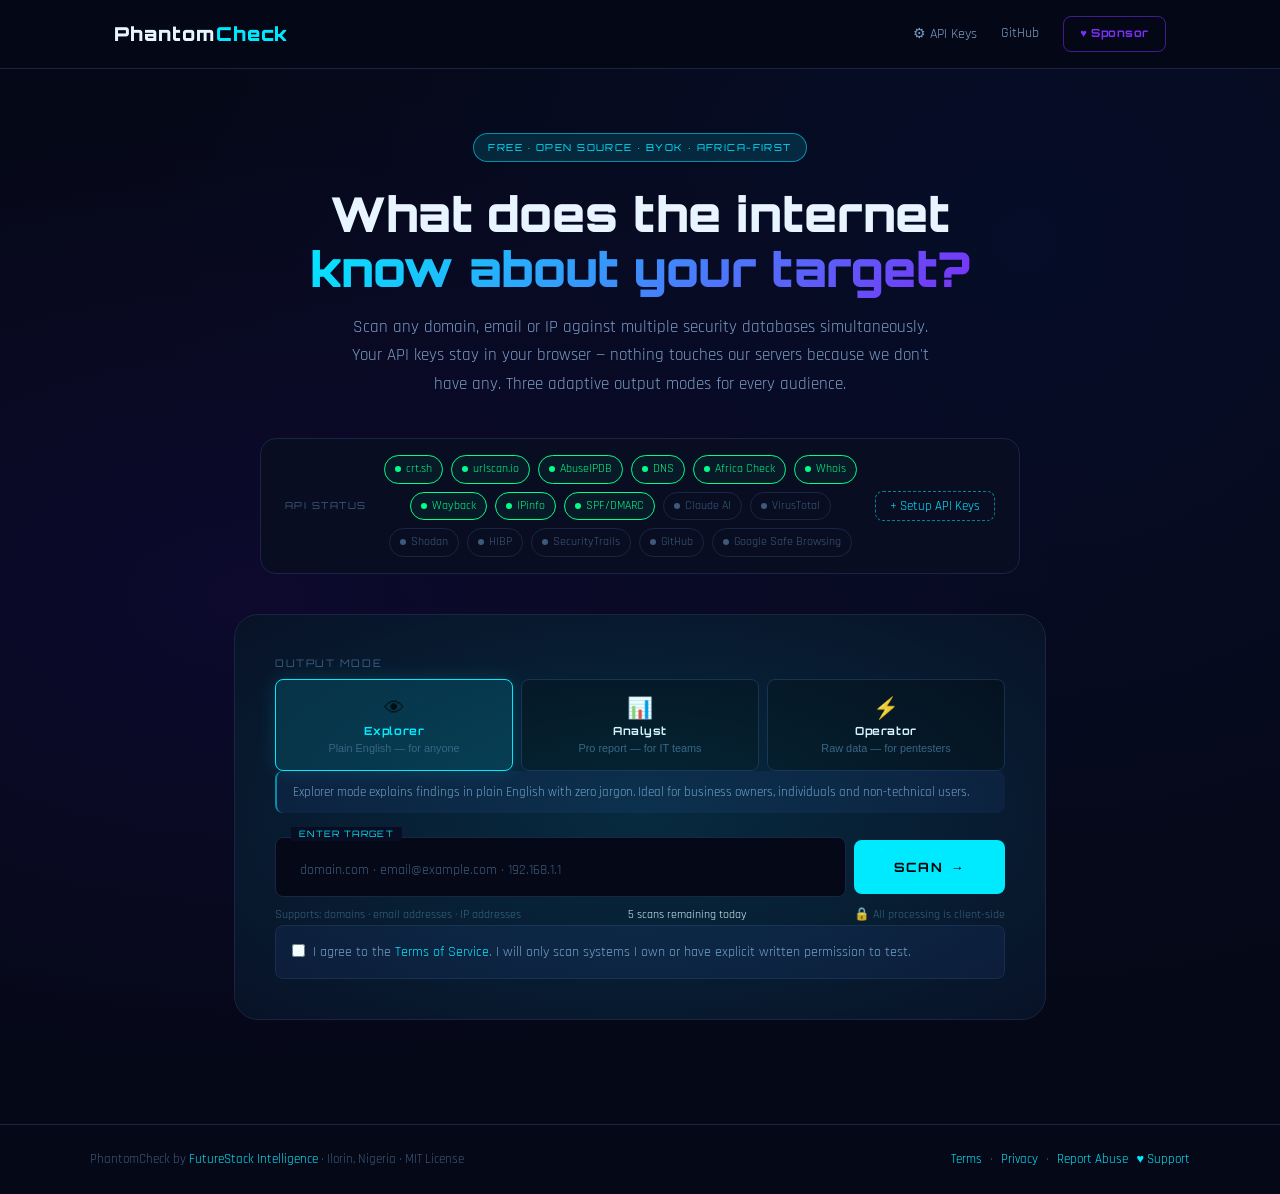
==== commit e9f1b63b: "Update app.html" ====
--- a/Phantom stack/app.html
+++ b/Phantom stack/app.html
@@ -33,8 +33,8 @@
         <button class="nav-link" id="settingsBtn">⚙ API Keys</button>
         <a href="https://github.com/futurestackintel/phantomcheck" 
            target="_blank" class="nav-link">GitHub</a>
-        <a href="https://github.com/sponsors/futurestackintel" 
-           target="_blank" class="btn-sponsor">♥ Sponsor</a>
+        <a href="https://flutterwave.com/donate/ugstejgoyctr" 
+   target="_blank" class="btn-sponsor">♥ Sponsor</a>
       </div>
     </div>
   </nav>
@@ -145,7 +145,9 @@
         </label>
       </div>
 
-    </div>
+      </div> 
+
+    </div> 
 
     <!-- ========== LOADING TERMINAL ========== -->
     <div class="terminal-container hidden" id="terminalContainer">
@@ -347,6 +349,7 @@
             </div>
           </div>
         </div>
+      </div> 
 
       <!-- Premium BYOK APIs -->
       <div class="byok-section">
@@ -503,8 +506,6 @@
           
         </div>
 
-      </div>
-
         <div class="byok-field" id="byok-gsb">
           <div class="byok-field-header">
             <div class="byok-field-left">
@@ -532,7 +533,10 @@
             </button>
             <span class="byok-test-result" id="test-result-gsb"></span>
           </div>
-        </div>
+
+        </div> 
+
+      </div> 
         
       <!-- Save button -->
       <button class="btn-save-keys" id="saveKeysBtn">
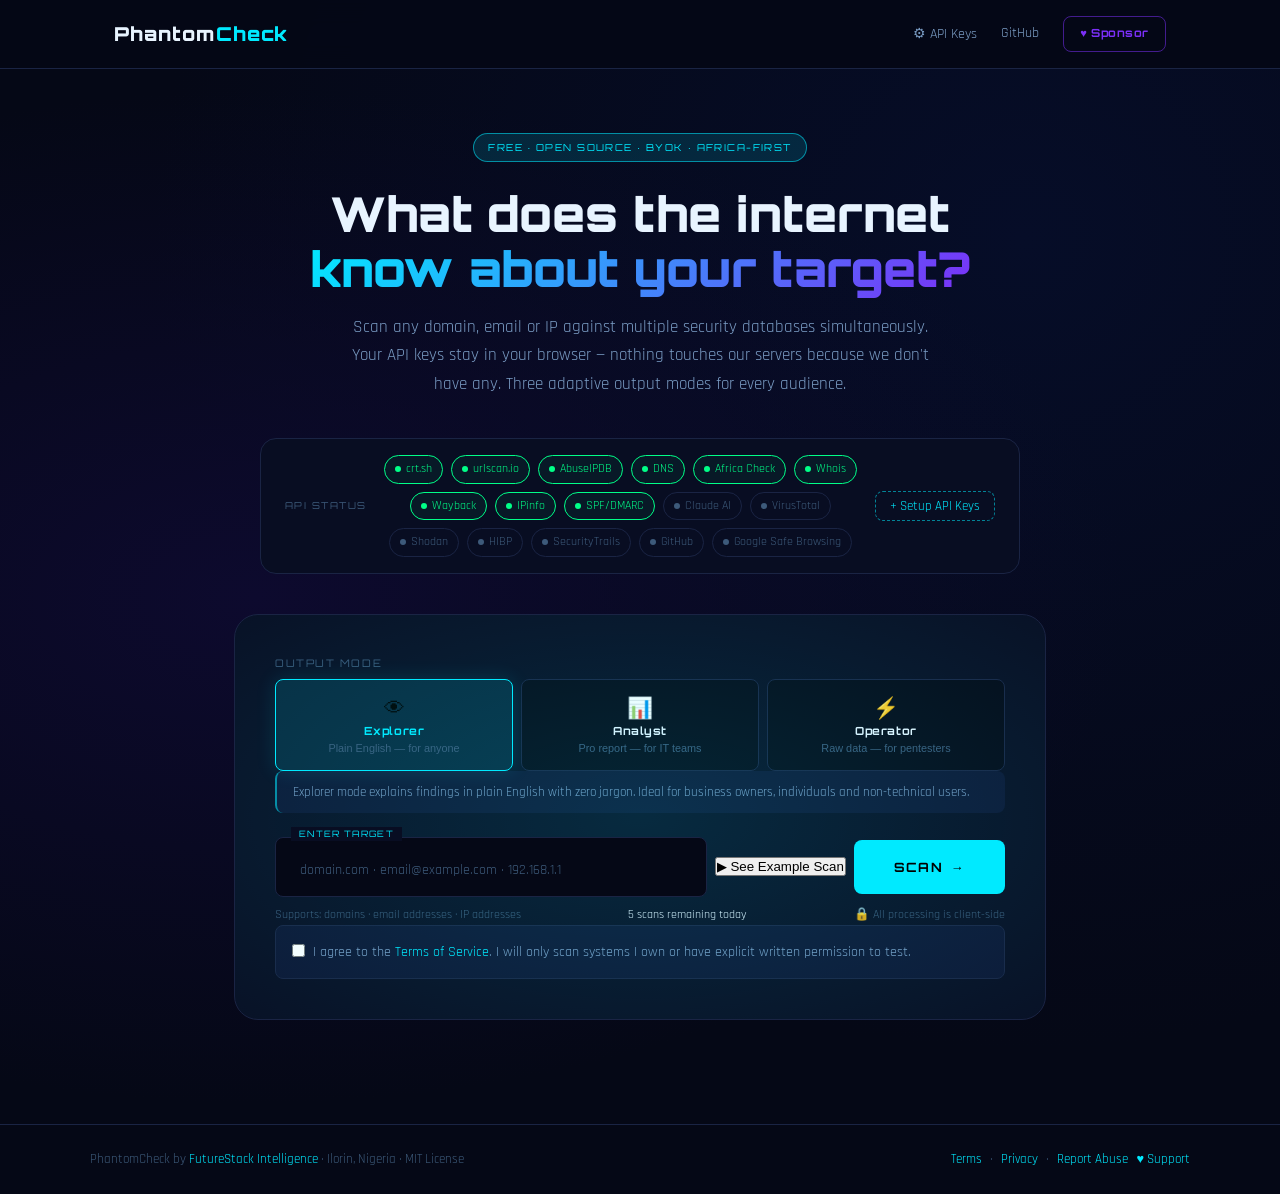
==== commit 4cba64eb: "Update app.html" ====
--- a/Phantom stack/app.html
+++ b/Phantom stack/app.html
@@ -1,6 +1,10 @@
 <!DOCTYPE html>
 <html lang="en">
 <head>
+  <link rel="apple-touch-icon" sizes="180x180" href="/apple-touch-icon.png">
+<link rel="icon" type="image/png" sizes="32x32" href="/favicon-32x32.png">
+<link rel="icon" type="image/png" sizes="16x16" href="/favicon-16x16.png">
+<link rel="manifest" href="/site.webmanifest">
   <meta charset="UTF-8">
   <meta name="viewport" content="width=device-width, initial-scale=1.0">
   <title>PhantomCheck — OSINT Reconnaissance</title>
@@ -8,15 +12,15 @@
   <!-- OG Meta Tags -->
 <meta property="og:title" content="PhantomCheck — AI-Powered OSINT Tool" />
 <meta property="og:description" content="Scan any domain, email, IP or company against multiple security APIs. Three modes: Explorer, Analyst, Operator." />
-<meta property="og:image" content="https://phantomstack.pages.dev/assets/og-image.png" />
-<meta property="og:url" content="https://phantomstack.pages.dev/app.html" />
+<meta property="og:image" content="https://phantomcheck.pages.dev/assets/og-image.png" />
+<meta property="og:url" content="https://phantomcheck.pages.dev/app" />
 <meta property="og:type" content="website" />
 
 <!-- Twitter Card -->
 <meta name="twitter:card" content="summary_large_image" />
 <meta name="twitter:title" content="PhantomCheck — AI-Powered OSINT Tool" />
 <meta name="twitter:description" content="Scan any domain, email, IP or company against multiple security APIs. Three modes: Explorer, Analyst, Operator." />
-<meta name="twitter:image" content="https://phantomstack.pages.dev/assets/og-image.png" />
+<meta name="twitter:image" content="https://phantomcheck.pages.dev/assets/og-image.png" />
   <link rel="stylesheet" href="assets/css/global.css">
   <link rel="stylesheet" href="assets/css/app.css">
 </head>
@@ -119,6 +123,7 @@
             autocomplete="off"
             spellcheck="false"
           >
+          <button class="btn-demo" onclick="runDemo(currentMode)" type="button">▶ See Example Scan</button>
           <button class="btn-scan" id="scanBtn">
             <span class="scan-btn-text">SCAN</span>
             <span class="scan-btn-icon">→</span>
--- a/Phantom stack/assets/css/app.css
+++ b/Phantom stack/assets/css/app.css
@@ -1225,3 +1225,239 @@
   background: var(--accent);
   color: var(--bg-primary);
 }
+
+/* ─── Scan Chat ──────────────────────────────────────────────────────────────── */
+
+.scan-chat-section {
+  background: var(--bg-card);
+  border: 1px solid var(--border-subtle);
+  border-radius: var(--radius-xl);
+  overflow: hidden;
+}
+
+.scan-chat-toggle {
+  width: 100%;
+  background: none;
+  border: none;
+  padding: var(--space-md) var(--space-xl);
+  display: flex;
+  align-items: center;
+  justify-content: space-between;
+  cursor: pointer;
+  color: var(--text-secondary);
+  font-family: var(--font-body);
+  font-size: 0.9rem;
+  transition: background 0.2s, color 0.2s;
+}
+
+.scan-chat-toggle:hover {
+  background: var(--bg-elevated);
+  color: var(--cyan);
+}
+
+.scan-chat-toggle-label {
+  display: flex;
+  align-items: center;
+  gap: var(--space-sm);
+}
+
+.scan-chat-icon {
+  font-size: 1rem;
+}
+
+.scan-chat-chevron {
+  font-size: 0.75rem;
+  color: var(--text-muted);
+  transition: transform 0.2s ease;
+}
+
+.scan-chat-body {
+  border-top: 1px solid var(--border-subtle);
+  display: flex;
+  flex-direction: column;
+  gap: 0;
+}
+
+.scan-chat-body.hidden {
+  display: none;
+}
+
+.scan-chat-messages {
+  padding: var(--space-lg);
+  display: flex;
+  flex-direction: column;
+  gap: var(--space-md);
+  max-height: 320px;
+  overflow-y: auto;
+}
+
+.scan-chat-msg {
+  display: flex;
+  max-width: 88%;
+}
+
+.scan-chat-msg.user {
+  align-self: flex-end;
+  flex-direction: row-reverse;
+}
+
+.scan-chat-msg.assistant {
+  align-self: flex-start;
+}
+
+.scan-chat-msg-text {
+  display: block;
+  padding: var(--space-sm) var(--space-md);
+  border-radius: var(--radius-md);
+  font-size: 0.875rem;
+  line-height: 1.6;
+  white-space: pre-wrap;
+  word-break: break-word;
+}
+
+.scan-chat-msg.user .scan-chat-msg-text {
+  background: var(--cyan-glow);
+  border: 1px solid var(--cyan-dim);
+  color: var(--cyan);
+}
+
+.scan-chat-msg.assistant .scan-chat-msg-text {
+  background: var(--bg-elevated);
+  border: 1px solid var(--border-subtle);
+  color: var(--text-secondary);
+}
+
+.scan-chat-thinking {
+  padding: 0 var(--space-lg) var(--space-md);
+  display: flex;
+  align-items: center;
+  gap: 5px;
+}
+
+.scan-chat-thinking.hidden {
+  display: none;
+}
+
+.scan-chat-thinking-dot {
+  width: 6px;
+  height: 6px;
+  border-radius: 50%;
+  background: var(--cyan-dim);
+  animation: chatPulse 1.2s ease-in-out infinite;
+}
+
+.scan-chat-thinking-dot:nth-child(2) {
+  animation-delay: 0.2s;
+}
+
+.scan-chat-thinking-dot:nth-child(3) {
+  animation-delay: 0.4s;
+}
+
+@keyframes chatPulse {
+  0%, 80%, 100% { opacity: 0.3; transform: scale(0.85); }
+  40%           { opacity: 1;   transform: scale(1); }
+}
+
+.scan-chat-input-row {
+  display: flex;
+  align-items: center;
+  gap: var(--space-sm);
+  padding: var(--space-md) var(--space-lg);
+  border-top: 1px solid var(--border-subtle);
+  background: var(--bg-elevated);
+}
+
+.scan-chat-input {
+  flex: 1;
+  background: var(--bg-deep);
+  border: 1px solid var(--border-subtle);
+  border-radius: var(--radius-md);
+  padding: var(--space-sm) var(--space-md);
+  color: var(--text-primary);
+  font-family: var(--font-body);
+  font-size: 0.875rem;
+  outline: none;
+  transition: border-color 0.2s, box-shadow 0.2s;
+}
+
+.scan-chat-input::placeholder {
+  color: var(--text-muted);
+}
+
+.scan-chat-input:focus {
+  border-color: var(--cyan);
+  box-shadow: 0 0 0 3px var(--cyan-glow);
+}
+
+.scan-chat-input:disabled {
+  opacity: 0.5;
+  cursor: not-allowed;
+}
+
+.scan-chat-send {
+  background: var(--cyan);
+  color: #000;
+  font-family: var(--font-display);
+  font-size: 0.75rem;
+  font-weight: 700;
+  letter-spacing: 0.08em;
+  padding: var(--space-sm) var(--space-lg);
+  border: none;
+  border-radius: var(--radius-md);
+  cursor: pointer;
+  white-space: nowrap;
+  transition: background 0.2s, transform 0.1s;
+  flex-shrink: 0;
+}
+
+.scan-chat-send:hover {
+  background: #00ccdd;
+  transform: translateY(-1px);
+}
+
+.scan-chat-send:disabled {
+  background: var(--bg-elevated);
+  color: var(--cyan);
+  border: 1px solid var(--cyan-dim);
+  cursor: not-allowed;
+  transform: none;
+}
+
+@media (max-width: 640px) {
+  .scan-chat-toggle {
+    padding: var(--space-md) var(--space-lg);
+  }
+  .scan-chat-messages {
+    max-height: 240px;
+  }
+  .scan-chat-input-row {
+    padding: var(--space-sm) var(--space-md);
+  }
+}
+
+.scan-chat-suggestions {
+  display: flex;
+  flex-wrap: wrap;
+  gap: var(--space-sm);
+  padding: 0 var(--space-lg) var(--space-md);
+}
+
+.scan-chat-suggestion {
+  background: none;
+  border: 1px solid var(--cyan-dim);
+  color: var(--cyan-dim);
+  font-family: var(--font-body);
+  font-size: 0.78rem;
+  padding: 5px 12px;
+  border-radius: var(--radius-md);
+  cursor: pointer;
+  transition: all 0.2s;
+  text-align: left;
+}
+
+.scan-chat-suggestion:hover {
+  border-color: var(--cyan);
+  color: var(--cyan);
+  background: var(--cyan-glow);
+}
